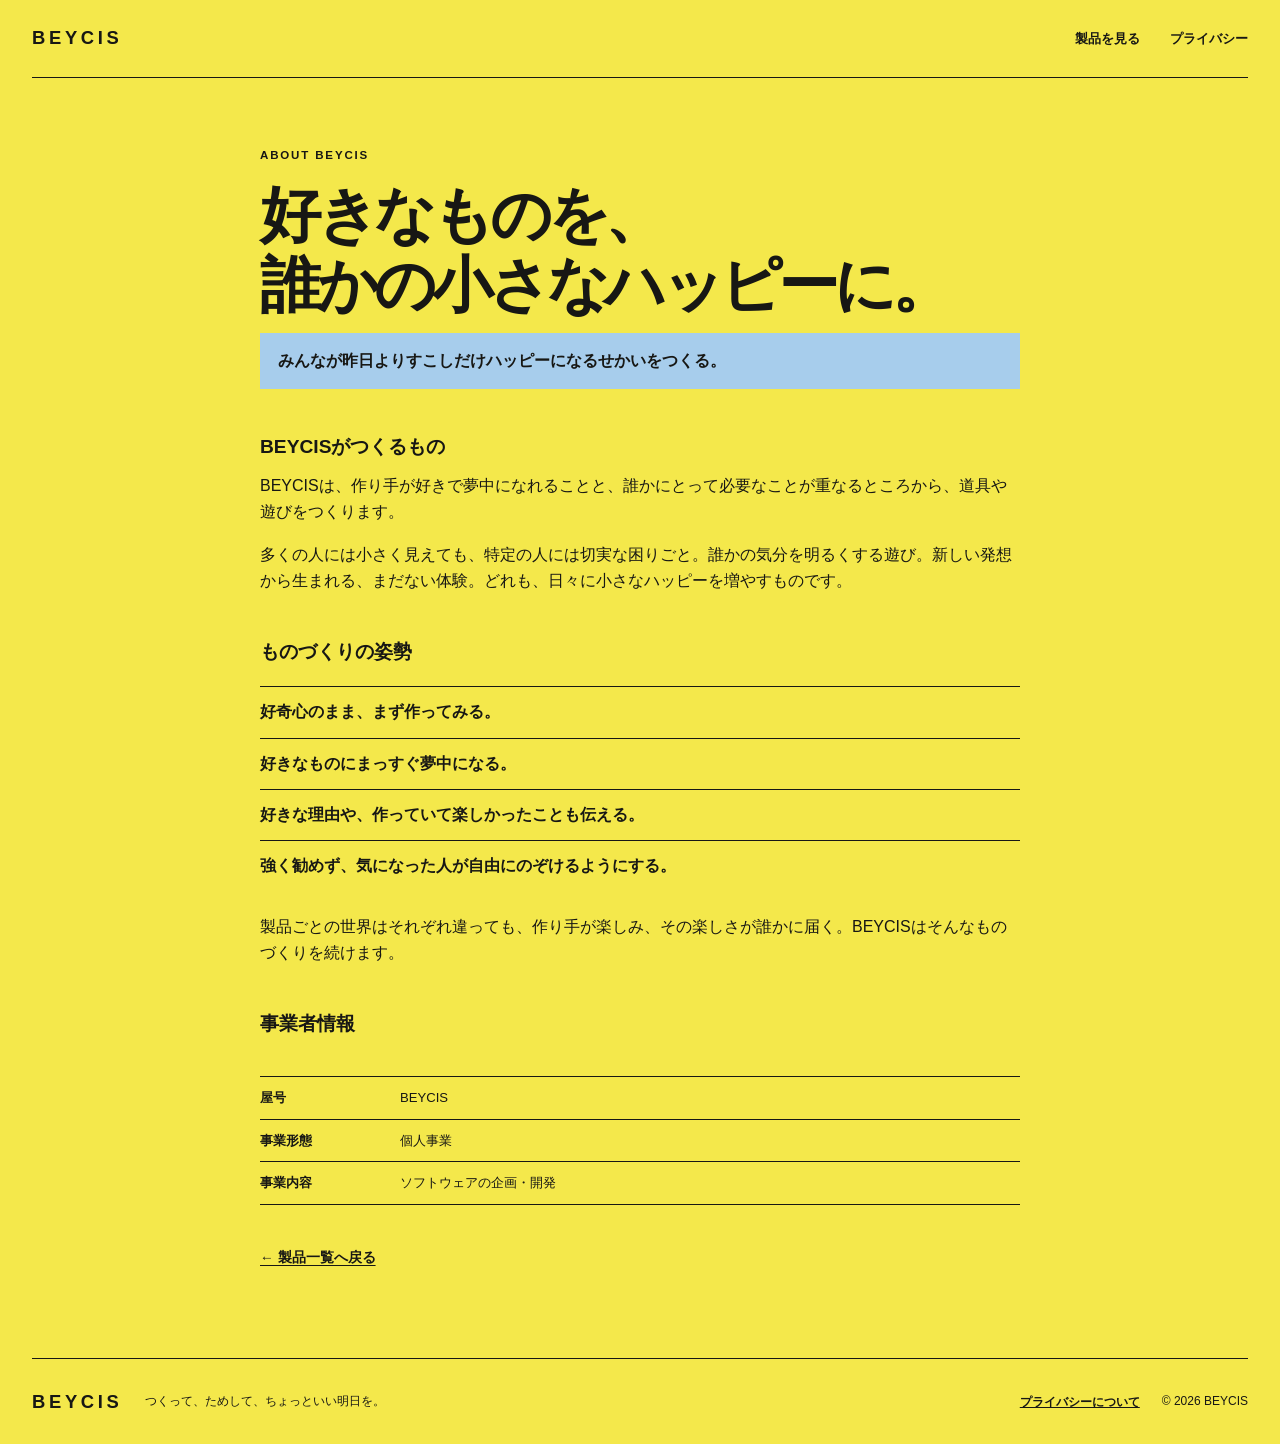
==== about.html @ 84636ba0 "BEYCISサイトに製品紹介とビジョンを追加" ====
<!doctype html>
<html lang="ja">
<head>
  <meta charset="utf-8">
  <meta name="viewport" content="width=device-width, initial-scale=1">
  <meta name="description" content="BEYCISのビジョン、ものづくりの姿勢、事業者情報をご紹介します。">
  <meta name="theme-color" content="#f4e84b">
  <title>BEYCISについて — 好きなものを、誰かの小さなハッピーに。</title>
  <link rel="stylesheet" href="assets/css/site.css">
</head>
<body>
  <header class="site-header">
    <a class="wordmark" href="index.html" aria-label="BEYCIS ホーム">BEYCIS</a>
    <nav class="site-nav" aria-label="メインメニュー">
      <a href="index.html#products">製品を見る</a>
      <a href="privacy.html">プライバシー</a>
    </nav>
  </header>

  <main class="legal-main about-main">
    <p class="eyebrow">ABOUT BEYCIS</p>
    <h1>好きなものを、<br>誰かの小さなハッピーに。</h1>
    <p class="about-manifesto">みんなが昨日よりすこしだけハッピーになるせかいをつくる。</p>

    <section aria-labelledby="about-vision">
      <h2 id="about-vision">BEYCISがつくるもの</h2>
      <p>BEYCISは、作り手が好きで夢中になれることと、誰かにとって必要なことが重なるところから、道具や遊びをつくります。</p>
      <p>多くの人には小さく見えても、特定の人には切実な困りごと。誰かの気分を明るくする遊び。新しい発想から生まれる、まだない体験。どれも、日々に小さなハッピーを増やすものです。</p>
    </section>

    <section aria-labelledby="about-way">
      <h2 id="about-way">ものづくりの姿勢</h2>
      <ul class="about-principles">
        <li>好奇心のまま、まず作ってみる。</li>
        <li>好きなものにまっすぐ夢中になる。</li>
        <li>好きな理由や、作っていて楽しかったことも伝える。</li>
        <li>強く勧めず、気になった人が自由にのぞけるようにする。</li>
      </ul>
      <p>製品ごとの世界はそれぞれ違っても、作り手が楽しみ、その楽しさが誰かに届く。BEYCISはそんなものづくりを続けます。</p>
    </section>

    <section aria-labelledby="operator-title">
      <h2 id="operator-title">事業者情報</h2>
      <dl class="operator-info">
        <div><dt>屋号</dt><dd>BEYCIS</dd></div>
        <div><dt>事業形態</dt><dd>個人事業</dd></div>
        <div><dt>事業内容</dt><dd>ソフトウェアの企画・開発</dd></div>
      </dl>
    </section>

    <a class="back-link" href="index.html">← 製品一覧へ戻る</a>
  </main>

  <footer class="site-footer">
    <a class="wordmark" href="index.html" aria-label="BEYCIS ホーム">BEYCIS</a>
    <p>つくって、ためして、ちょっといい明日を。</p>
    <a href="privacy.html">プライバシーについて</a>
    <small>© 2026 BEYCIS</small>
  </footer>
</body>
</html>
---- assets/css/site.css ----
:root {
  color-scheme: light;
  /* Provisional palette: the final brand colors are still open. */
  --field: #f4e84b;
  --ink: #171714;
  --muted: #4d4d45;
  --rule: #171714;
  --paper: #fffdf3;
  --blue: #a7cdec;
  --coral: #efaa9a;
  --green: #d0dfa9;
  --content: 1240px;
  font-family: "Helvetica Neue", Arial, "Hiragino Kaku Gothic ProN", "Yu Gothic", Meiryo, sans-serif;
}

* { box-sizing: border-box; }
html { scroll-behavior: smooth; }
body { margin: 0; color: var(--ink); background: var(--field); line-height: 1.65; }
img { display: block; max-width: 100%; }
a { color: inherit; }
.muted { color: var(--muted); }
a:focus-visible { outline: 2px solid currentColor; outline-offset: 5px; }
::selection { color: var(--field); background: var(--ink); }

.site-header,
main,
.site-footer { width: min(calc(100% - 64px), var(--content)); margin-inline: auto; }
.site-header { min-height: 78px; display: flex; align-items: center; justify-content: space-between; gap: 24px; border-bottom: 1px solid var(--rule); }
.wordmark { font-size: 1.15rem; font-weight: 900; letter-spacing: .2em; text-decoration: none; }
.accent-dot { color: #e25238; }
.site-nav { display: flex; flex-wrap: wrap; gap: 30px; }
.site-nav a { font-size: .82rem; font-weight: 700; text-decoration: none; }
.site-nav a:hover, .text-link:hover { text-decoration-thickness: 2px; text-underline-offset: 5px; }
.eyebrow { margin: 0 0 18px; font-size: .72rem; font-weight: 800; letter-spacing: .16em; }
.text-link { display: inline-flex; align-items: center; gap: 12px; font-size: .9rem; font-weight: 800; text-decoration: underline; text-decoration-thickness: 1px; text-underline-offset: 4px; }

.home-hero { position: relative; min-height: 620px; display: flex; align-items: center; border-bottom: 1px solid var(--rule); }
.hero-copy { max-width: 790px; padding: 88px 0 100px; }
.hero-copy h1 { margin: 0; font-size: clamp(2.6rem, 6.5vw, 5.8rem); font-weight: 800; line-height: 1.22; letter-spacing: -.075em; }
.hero-lead { margin: 26px 0 26px; font-size: 1.06rem; font-weight: 600; }
.hero-note { position: absolute; top: 18%; right: 9%; }
.paper-note { position: relative; width: fit-content; margin: 0; padding: 18px 22px; color: var(--ink); font-size: .95rem; font-weight: 700; line-height: 1.55; }
.paper-note::before { content: ""; position: absolute; top: -8px; left: 50%; width: 66px; height: 14px; transform: translateX(-50%) rotate(-2deg); background: rgba(255,255,255,.52); }
.paper-note--blue { background: var(--blue); transform: rotate(4deg); }
.paper-note--coral { background: var(--coral); transform: rotate(-3deg); }
.hero-stamp { position: absolute; right: 4%; bottom: 13%; width: 105px; height: 105px; display: grid; place-content: center; border: 1px solid var(--ink); border-radius: 50%; text-align: center; font-size: .7rem; font-weight: 800; line-height: 1.15; letter-spacing: .12em; transform: rotate(9deg); }
.hero-stamp span { font-size: .9rem; }

.home-page { position: relative; overflow-x: clip; }
@media (min-width: 901px) {
  .home-page .site-header,
  .home-dashboard,
  .home-page .site-footer { width: min(calc(100% - 58px), var(--content)); }
}
.home-page .site-header,
.home-dashboard,
.home-page .site-footer { position: relative; z-index: 2; }
.desk-sprinkles { position: absolute; z-index: 1; top: 0; left: 0; width: 100%; height: 100svh; overflow: hidden; pointer-events: none; }
.desk-prop { position: absolute; display: block; height: auto; }
.desk-prop--pencil { top: 18.5%; left: 67%; width: 205px; transform: translateX(var(--desk-drift, 0px)) rotate(122deg); }
.desk-prop--ruler { top: 62.2%; right: -9%; width: clamp(245px, 27vw, 350px); transform: translateX(var(--desk-drift, 0px)) rotate(2deg); }
.desk-prop--eraser { top: 23%; left: 39%; width: 68px; transform: translateX(var(--desk-drift, 0px)) rotate(-11deg); }
.desk-prop--scissors { top: 40.5%; left: -4.3%; width: 180px; transform: translateX(var(--desk-drift, 0px)) rotate(105deg); }
.desk-prop--keyboard { bottom: -115px; left: 40%; width: 390px; transform: translateX(var(--desk-drift, 0px)) rotate(-3deg); }
.desk-prop--mouse { top: -18px; left: 53.3%; width: 60px; transform: translateX(var(--desk-drift, 0px)); }
.home-dashboard { min-height: calc(100svh - 157px); display: grid; grid-template-columns: 1fr; align-items: start; padding: 18px 0 10px; }
.home-dashboard .products-section { position: relative; min-width: 0; padding: 0; border: 0; }
.home-dashboard .section-heading { position: relative; z-index: 1; display: flex; justify-content: space-between; align-items: end; gap: 24px; margin: 0 0 2px; }
.home-dashboard .section-heading .eyebrow { margin-bottom: 5px; }
.home-dashboard .section-heading h2 { max-width: 940px; font-size: clamp(1.6rem, 3vw, 2.25rem); line-height: 1.16; }
.home-dashboard .section-heading > div:first-child > p:nth-of-type(2) { margin: 6px 0 12px; font-size: .78rem; }
.carousel-controls { position: static; display: flex; gap: 10px; margin-top: 12px; }
.carousel-controls[hidden] { display: none; }
.carousel-button { width: 46px; height: 46px; display: grid; place-items: center; border: 1px solid var(--ink); border-radius: 50%; color: var(--ink); background: var(--field); font: inherit; font-size: 1.2rem; cursor: pointer; transition: color .18s ease, background-color .18s ease, transform .18s ease; }
.carousel-button[hidden] { display: none; }
.carousel-button:hover:not(:disabled) { color: var(--field); background: var(--ink); transform: translateX(2px); }
.carousel-button:disabled { opacity: .34; cursor: default; }
.product-carousel-viewport { overflow-x: auto; overflow-y: hidden; scroll-snap-type: x mandatory; scroll-behavior: smooth; scrollbar-width: none; overscroll-behavior-inline: contain; padding: 0; }
.product-carousel-viewport::-webkit-scrollbar { display: none; }
.home-dashboard .product-grid { position: relative; z-index: 1; display: flex; width: 100%; max-width: none; gap: clamp(40px, 5vw, 64px); margin: 0; padding: 0; }
.home-dashboard .product-card { display: flex; flex-direction: column; align-items: stretch; gap: 6px; flex: 0 0 calc((100% - clamp(40px, 5vw, 64px)) / 2); min-width: 0; scroll-snap-align: start; }
.home-dashboard .product-card--kiri .disk-link { width: min(74%, 300px); margin: 0 auto; }
.home-dashboard .disk-link { width: min(74%, 300px); margin-inline: auto; }
.home-dashboard .disk-name { font-size: clamp(1.2rem, 2vw, 1.8rem); }
.home-dashboard .disk-label { gap: 2px; }
.home-dashboard .disk-app-icon { width: clamp(56px, 5vw, 68px); }
.home-dashboard .disk-label--galactica .disk-name { font-size: clamp(.9rem, 1.6vw, 1.35rem); line-height: .98; text-align: center; }
.home-dashboard .product-meta { margin: 0 0 4px; font-size: .59rem; }
.home-dashboard .product-copy h3 { margin: 0 0 5px; font-size: 1.28rem; line-height: 1.1; }
.home-dashboard .product-card--game .product-copy h3 { font-size: clamp(.95rem, 1.45vw, 1.25rem); }
.home-dashboard .product-description { min-height: 2.8em; font-size: .79rem; line-height: 1.5; }
.home-dashboard .product-copy .text-link { margin-top: 8px; font-size: .75rem; }
.home-page .site-footer { grid-template-columns: auto auto auto 1fr; min-height: 79px; }
.home-page .site-footer small { justify-self: end; }

.products-section { padding: 86px 0 108px; border-bottom: 1px solid var(--rule); }
.section-heading { display: grid; grid-template-columns: 1fr auto; align-items: end; gap: 0 24px; margin-bottom: 56px; }
.section-heading .eyebrow { grid-column: 1 / -1; }
.section-heading h2, .about-heading h2 { margin: 0; font-size: clamp(2rem, 4vw, 3.25rem); line-height: 1.25; letter-spacing: -.06em; }
.section-heading > p:last-child { max-width: 340px; margin: 0 0 4px; font-size: .9rem; }
.product-grid { display: grid; grid-template-columns: repeat(2, minmax(0, 1fr)); align-items: start; gap: 72px clamp(28px, 5vw, 76px); }
.product-card { display: flex; flex-direction: column; align-items: stretch; gap: 26px; min-width: 0; }
.product-card--kiri .disk-link { width: min(100%, 410px); margin: 8px auto 0; }
.disk-link { display: block; text-decoration: none; }
.disk-tilt { position: relative; display: block; transform: rotate(-4deg); transition: transform .22s ease; }
.disk-link:hover .disk-tilt { transform: rotate(0deg); }
.disk-image { width: 100%; height: auto; }
.disk-label { position: absolute; top: 45.5%; left: 17.2%; width: 65.5%; height: 43%; display: flex; flex-direction: column; align-items: center; justify-content: center; gap: 9px; }
.kiri-mark { width: 44px; height: 35px; display: flex; align-items: center; justify-content: center; gap: 4px; }
.kiri-mark span { width: 5px; background: var(--ink); }
.kiri-mark span:nth-child(1) { height: 14px; }
.kiri-mark span:nth-child(2) { height: 30px; }
.kiri-mark span:nth-child(3) { height: 20px; }
.disk-app-icon { width: 68px; aspect-ratio: 1; display: block; flex: 0 0 auto; overflow: hidden; border-radius: 5px; }
.disk-app-icon img { width: 100%; height: 100%; object-fit: contain; }
.disk-app-icon--kiri { background: #f8f3ec; }
.disk-name { font-size: clamp(1.5rem, 3vw, 2.25rem); font-weight: 800; letter-spacing: -.04em; }
.product-meta { margin: 0 0 7px; font-size: .68rem; font-weight: 800; letter-spacing: .12em; }
.product-meta span { padding-inline: 5px; }
.product-copy h3 { margin: 0 0 12px; font-size: 2.6rem; line-height: 1; letter-spacing: -.06em; }
.product-for { margin: 0 0 9px; font-weight: 800; }
.product-description { margin: 0; max-width: 34em; font-size: .92rem; }
.maker-note { width: fit-content; max-width: 100%; margin: 20px 0 24px; padding: 8px 12px; background: var(--coral); font-size: .82rem; font-weight: 700; transform: rotate(-1deg); }
.product-copy .text-link { font-size: .83rem; }
.product-card--game .product-copy h3 { font-size: clamp(2rem, 4vw, 2.6rem); }
.game-screens { display: grid; grid-template-columns: repeat(2, minmax(0, 1fr)); gap: 14px; padding: 18px; color: var(--paper); background: #111b2d; text-decoration: none; }
.game-screens figure { min-width: 0; margin: 0; }
.game-screens img { width: min(100%, 220px); height: auto; margin: 0 auto; }
.game-screens figcaption { margin-top: 9px; text-align: center; font-size: .62rem; font-weight: 800; letter-spacing: .15em; }
.maker-note--blue { background: var(--blue); }
.desk-note { display: flex; flex-direction: column; align-items: flex-start; gap: 22px; }
.product-grid > .desk-note { grid-column: 1 / -1; flex-direction: row; align-items: center; flex-wrap: wrap; }
.desk-note-caption { margin: 0; font-size: .9rem; font-weight: 700; line-height: 1.8; }
.desk-note-index { padding-top: 12px; border-top: 1px solid var(--rule); font-size: .64rem; font-weight: 800; letter-spacing: .16em; }

.about-section { display: grid; grid-template-columns: 1fr 1fr; gap: 56px; padding: 86px 0 104px; }
.about-heading h2 { font-size: clamp(2rem, 4vw, 3.2rem); }
.about-copy { max-width: 600px; font-size: .98rem; }
.about-copy > p { margin: 0 0 18px; }
.operator-info { margin: 36px 0 0; border-top: 1px solid var(--rule); font-size: .82rem; }
.operator-info div { display: grid; grid-template-columns: 120px 1fr; gap: 20px; padding: 10px 0; border-bottom: 1px solid var(--rule); }
.operator-info dt { font-weight: 700; }
.operator-info dd { margin: 0; }
.about-main section { margin-top: 42px; }
.about-manifesto { margin: 24px 0 32px; padding: 15px 18px; background: var(--blue); font-weight: 800; }
.about-principles { display: grid; gap: 0; margin: 18px 0 22px; padding: 0; list-style: none; }
.about-principles li { padding: 12px 0; border-top: 1px solid var(--rule); font-weight: 700; }
.site-footer { display: grid; grid-template-columns: auto 1fr auto auto; align-items: center; gap: 22px; min-height: 86px; border-top: 1px solid var(--rule); }
.site-footer p, .site-footer small { margin: 0; font-size: .75rem; }
.site-footer > a:not(.wordmark) { font-size: .78rem; font-weight: 700; }

.product-page main { padding-bottom: 100px; }
.breadcrumb { margin: 24px 0; font-size: .76rem; }
.breadcrumb a { text-decoration-thickness: 1px; text-underline-offset: 3px; }
.product-hero { display: grid; grid-template-columns: 1.05fr .95fr; align-items: center; gap: 60px; min-height: 490px; padding: 32px 4% 72px; border-bottom: 1px solid var(--rule); }
.product-hero h1 { margin: 0 0 20px; font-size: clamp(3.2rem, 7vw, 6rem); line-height: .95; letter-spacing: -.08em; }
.product-hero .lead { max-width: 540px; margin: 0 0 24px; font-size: 1.08rem; font-weight: 600; }
.status-label { display: inline-block; padding: 5px 10px; border: 1px solid var(--rule); font-size: .72rem; font-weight: 800; letter-spacing: .08em; }
.product-visual { max-width: 430px; margin: auto; }
.product-visual .disk-label { gap: 12px; }
.product-visual .disk-name { font-size: clamp(2rem, 4vw, 3rem); }
.product-visual--game { max-width: 560px; width: 100%; padding: 18px; background: #111b2d; }
.product-visual--game .game-screens { padding: 0; }
.product-visual--game .game-screens img { width: min(100%, 230px); }
.game-product-hero { background: #111b2d; color: var(--paper); border-bottom-color: var(--ink); }
.game-product-hero .eyebrow { color: #c9d8ee; }
.game-product-hero .lead { max-width: 580px; }
.game-product-hero .status-label { border-color: currentColor; }
.detail-section { padding: 76px 0; border-bottom: 1px solid var(--rule); }
.detail-section h2 { margin: 0 0 24px; font-size: clamp(1.7rem, 4vw, 2.5rem); letter-spacing: -.05em; }
.detail-intro { max-width: 720px; }
.feature-grid { display: grid; grid-template-columns: repeat(2, 1fr); gap: 0 50px; margin-top: 36px; }
.feature { padding: 22px 0; border-top: 1px solid var(--rule); }
.feature h3 { margin: 0 0 8px; font-size: 1.02rem; }
.feature p { margin: 0; font-size: .9rem; }
.steps-grid { display: grid; grid-template-columns: repeat(4, 1fr); gap: 22px; margin-top: 32px; }
.step { padding-top: 14px; border-top: 1px solid var(--rule); }
.step b { display: block; margin-bottom: 14px; font-size: .78rem; letter-spacing: .12em; }
.step h3 { margin: 0 0 8px; font-size: 1rem; }
.step p { margin: 0; font-size: .87rem; }
.screenshots { display: grid; grid-template-columns: repeat(2, minmax(0, 1fr)); gap: 28px; margin-top: 34px; }
.screenshot { margin: 0; }
.screenshot img { width: min(100%, 320px); height: auto; margin: 0 auto; border: 1px solid var(--rule); }
.screenshot figcaption { margin-top: 12px; text-align: center; font-size: .82rem; }
.price-line { padding: 22px 0; border-top: 1px solid var(--rule); border-bottom: 1px solid var(--rule); font-size: 1.1rem; font-weight: 800; }
.detail-note { max-width: 760px; margin-top: 18px; padding: 17px 20px; background: var(--paper); font-size: .88rem; }
.back-link { display: inline-block; margin-top: 42px; font-size: .86rem; font-weight: 800; }

.legal-main { width: min(calc(100% - 64px), 760px); margin-inline: auto; padding: 68px 0 88px; }
.legal-main h1 { margin: 0 0 12px; font-size: clamp(2.2rem, 6vw, 3.8rem); line-height: 1.15; letter-spacing: -.07em; }
.legal-main h2 { margin: 38px 0 10px; font-size: 1.2rem; }
.legal-main p { margin: 0 0 16px; }
.legal-main a { text-decoration-thickness: 1px; text-underline-offset: 3px; }
.legal-footer { padding-top: 16px; }

@media (max-width: 900px) {
  .site-header, main, .site-footer { width: min(calc(100% - 40px), var(--content)); }
  .legal-main { width: min(calc(100% - 40px), 760px); }
  .home-hero { min-height: 570px; }
  .home-dashboard { padding-block: 8px; }
  .home-dashboard .product-grid { gap: clamp(42px, 6vw, 64px); }
  .home-dashboard .product-card { flex-basis: min(78vw, 760px); grid-template-columns: minmax(250px, .9fr) minmax(0, 1fr); }
  .hero-note { top: 10%; right: 4%; }
  .hero-stamp { right: 2%; bottom: 8%; }
  .product-grid { grid-template-columns: repeat(2, minmax(0, 1fr)); gap: 52px 28px; }
  .product-card { max-width: none; }
  .desk-note { flex-direction: row; align-items: center; flex-wrap: wrap; }
  .desk-note-index { flex-basis: 100%; }
  .about-section { gap: 36px; }
  .product-hero { gap: 30px; }
  .steps-grid { grid-template-columns: repeat(2, 1fr); }
}

@media (max-width: 960px) {
}

@media (max-width: 620px) {
  .site-header, main, .site-footer { width: min(calc(100% - 32px), var(--content)); }
  .legal-main { width: min(calc(100% - 32px), 760px); padding: 48px 0 64px; }
  .site-header { min-height: 70px; align-items: flex-start; flex-direction: column; justify-content: center; gap: 10px; padding: 14px 0; }
  .site-nav { gap: 18px; }
  .site-nav a { font-size: .74rem; }
  .home-hero { min-height: 580px; align-items: flex-start; }
  .home-dashboard { min-height: 0; gap: 50px; padding: 50px 0 62px; }
  .home-dashboard .section-heading { margin-bottom: 30px; }
  .home-dashboard .section-heading h2 { font-size: 2rem; }
  .home-dashboard .product-grid { grid-template-columns: 1fr; gap: 42px; }
  .desk-sprinkles { display: none; }
  .home-dashboard .product-card { grid-template-columns: 1fr; gap: 12px; flex-basis: 82vw; max-width: 560px; margin-inline: 0; }
  .home-dashboard .product-card--kiri .disk-link,
  .home-dashboard .disk-link { width: min(100%, 310px); margin-inline: auto; }
  .home-dashboard .product-card--kiri .disk-link { transform: none; }
  .home-dashboard .product-meta { font-size: .66rem; }
  .home-dashboard .product-copy h3,
  .home-dashboard .product-card--game .product-copy h3 { font-size: 1.55rem; }
  .home-dashboard .product-description { min-height: 0; font-size: .88rem; }
  .home-dashboard .product-copy .text-link { font-size: .83rem; }
  .hero-copy { padding: 86px 0 142px; }
  .hero-copy h1 { font-size: clamp(2.25rem, 10vw, 3.5rem); }
  .hero-lead { font-size: .9rem; }
  .hero-note { top: auto; right: 4%; bottom: 24px; }
  .paper-note { padding: 14px 17px; font-size: .82rem; }
  .hero-stamp { right: auto; left: 0; bottom: 23px; width: 76px; height: 76px; font-size: .56rem; }
  .products-section { padding: 62px 0 72px; }
  .section-heading { grid-template-columns: 1fr; gap: 10px; margin-bottom: 36px; }
  .section-heading h2 { font-size: 2rem; }
  .section-heading > p:last-child { font-size: .84rem; }
  .product-card { grid-template-columns: 1fr; gap: 12px; max-width: 420px; margin-inline: auto; }
  .product-grid { grid-template-columns: 1fr; gap: 54px; }
  .product-grid > .desk-note { grid-column: auto; }
  .product-card { display: flex; max-width: 420px; }
  .disk-tilt { width: min(82%, 310px); margin-inline: auto; }
  .disk-name { font-size: 2rem; }
  .product-copy { padding: 0 8px; }
  .desk-note { gap: 16px; }
  .desk-note-caption { font-size: .82rem; }
  .about-section { grid-template-columns: 1fr; gap: 24px; padding: 62px 0 72px; }
  .about-heading h2 { font-size: 2.15rem; }
  .about-copy { font-size: .88rem; }
  .operator-info div { grid-template-columns: 92px 1fr; gap: 12px; }
  .site-footer { grid-template-columns: 1fr 1fr; gap: 10px 18px; padding: 18px 0; }
  .home-page .site-footer { grid-template-columns: 1fr 1fr; }
  .site-footer p { grid-column: 1 / -1; grid-row: 2; }
  .site-footer > a:not(.wordmark) { justify-self: end; }
  .site-footer small { justify-self: end; grid-column: 2; grid-row: 3; }
  .product-hero { grid-template-columns: 1fr; gap: 26px; padding: 30px 0 52px; }
  .product-hero h1 { font-size: 4.2rem; }
  .product-hero .lead { font-size: .95rem; }
  .product-visual { width: min(82%, 340px); }
  .product-visual--game { width: 100%; padding: 10px; }
  .game-screens { gap: 8px; padding: 10px; }
  .game-screens figcaption { font-size: .54rem; }
  .detail-section { padding: 56px 0; }
  .feature-grid, .screenshots { grid-template-columns: 1fr; }
  .feature-grid { gap: 0; }
  .steps-grid { grid-template-columns: 1fr 1fr; gap: 22px 16px; }
}

@media (max-width: 760px) and (min-width: 621px) {
  .home-dashboard { align-content: center; gap: 28px; padding-block: 34px; }
  .desk-prop--keyboard { display: none; }
}

@media (prefers-reduced-motion: reduce) {
  html { scroll-behavior: auto; }
  *, *::before, *::after { transition-duration: .01ms !important; }
}
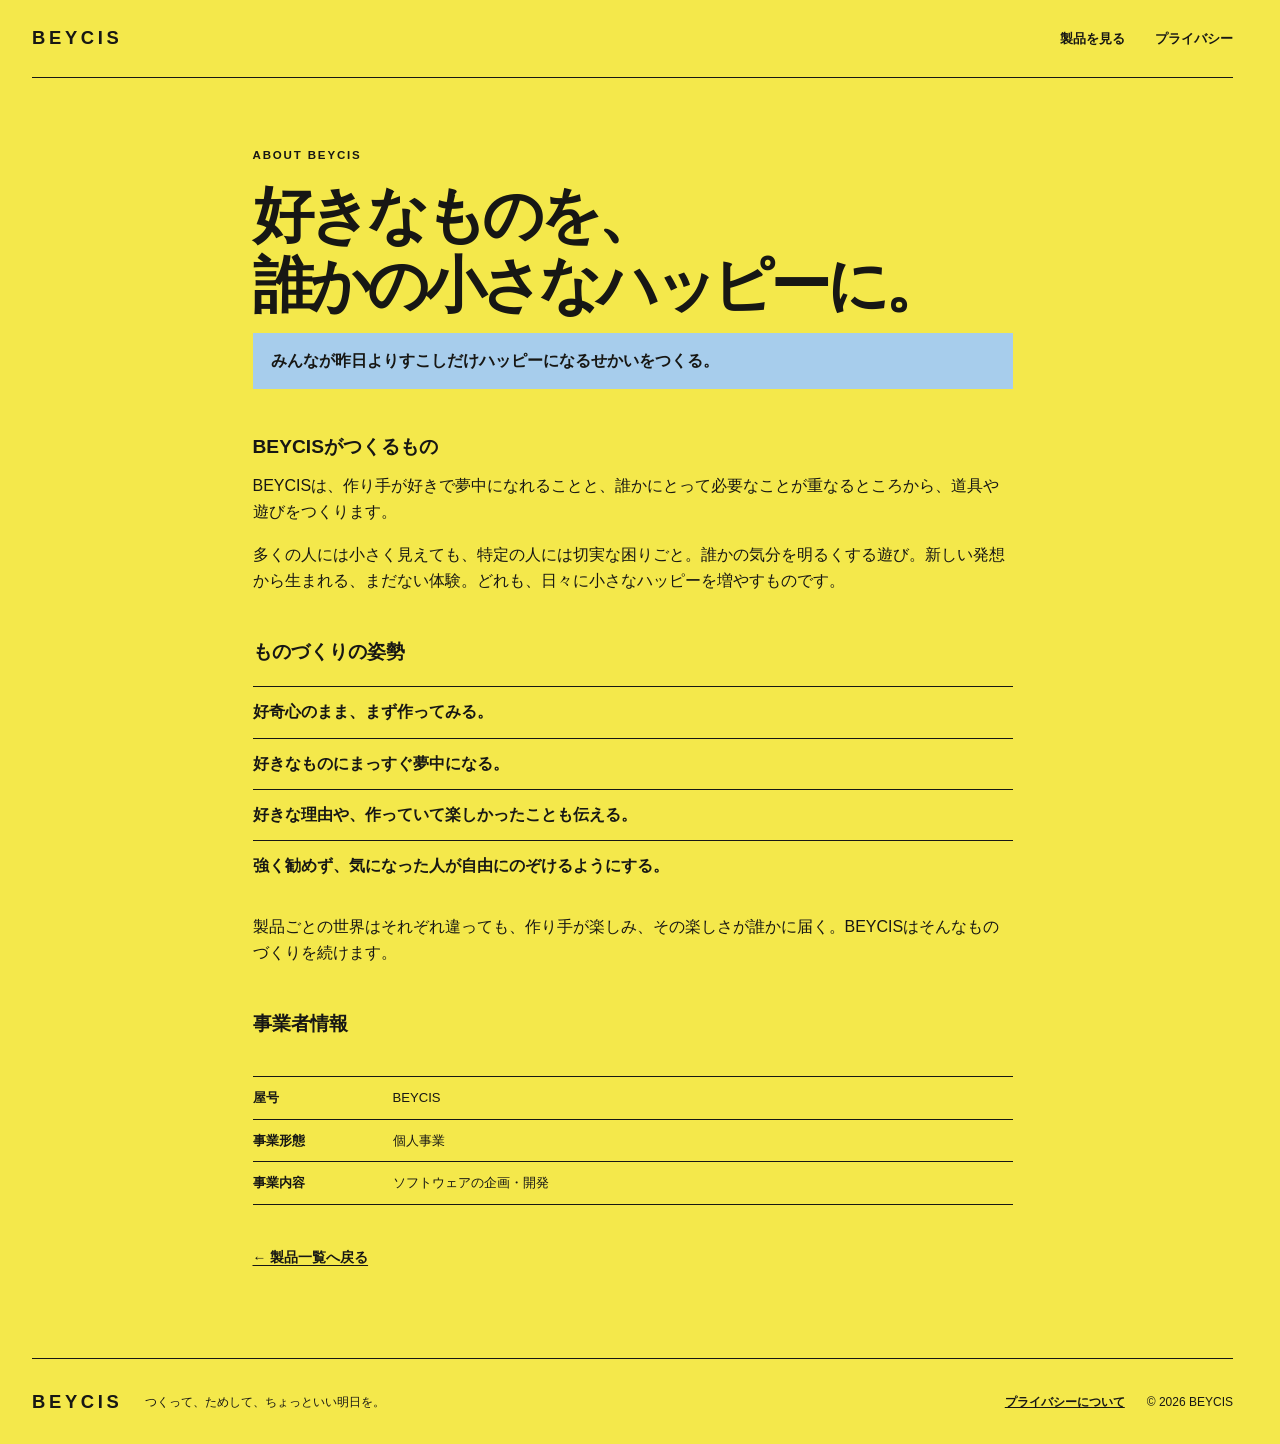
==== commit c4d6bfc3: "トップと製品ページのヘッダーを統一" ====
--- a/about.html
+++ b/about.html
@@ -6,7 +6,7 @@
   <meta name="description" content="BEYCISのビジョン、ものづくりの姿勢、事業者情報をご紹介します。">
   <meta name="theme-color" content="#f4e84b">
   <title>BEYCISについて — 好きなものを、誰かの小さなハッピーに。</title>
-  <link rel="stylesheet" href="assets/css/site.css">
+  <link rel="stylesheet" href="assets/css/site.css?v=header-alignment-1">
 </head>
 <body>
   <header class="site-header">
--- a/assets/css/site.css
+++ b/assets/css/site.css
@@ -14,7 +14,7 @@
 }
 
 * { box-sizing: border-box; }
-html { scroll-behavior: smooth; }
+html { scroll-behavior: smooth; scrollbar-gutter: stable; }
 body { margin: 0; color: var(--ink); background: var(--field); line-height: 1.65; }
 img { display: block; max-width: 100%; }
 a { color: inherit; }
@@ -32,7 +32,8 @@
 .site-nav a { font-size: .82rem; font-weight: 700; text-decoration: none; }
 .site-nav a:hover, .text-link:hover { text-decoration-thickness: 2px; text-underline-offset: 5px; }
 .eyebrow { margin: 0 0 18px; font-size: .72rem; font-weight: 800; letter-spacing: .16em; }
-.text-link { display: inline-flex; align-items: center; gap: 12px; font-size: .9rem; font-weight: 800; text-decoration: underline; text-decoration-thickness: 1px; text-underline-offset: 4px; }
+.text-link { display: inline-flex; align-items: center; gap: .28em; padding-bottom: 3px; border-bottom: 1px solid currentColor; font-size: .9rem; font-weight: 800; text-decoration: none; }
+.text-link:hover { border-bottom-width: 2px; }
 
 .home-hero { position: relative; min-height: 620px; display: flex; align-items: center; border-bottom: 1px solid var(--rule); }
 .hero-copy { max-width: 790px; padding: 88px 0 100px; }
@@ -48,7 +49,6 @@
 
 .home-page { position: relative; overflow-x: clip; }
 @media (min-width: 901px) {
-  .home-page .site-header,
   .home-dashboard,
   .home-page .site-footer { width: min(calc(100% - 58px), var(--content)); }
 }
@@ -62,12 +62,12 @@
 .desk-prop--eraser { top: 23%; left: 39%; width: 68px; transform: translateX(var(--desk-drift, 0px)) rotate(-11deg); }
 .desk-prop--scissors { top: 40.5%; left: -4.3%; width: 180px; transform: translateX(var(--desk-drift, 0px)) rotate(105deg); }
 .desk-prop--keyboard { bottom: -115px; left: 40%; width: 390px; transform: translateX(var(--desk-drift, 0px)) rotate(-3deg); }
-.desk-prop--mouse { top: -18px; left: 53.3%; width: 60px; transform: translateX(var(--desk-drift, 0px)); }
+.desk-prop--mouse { top: 24%; left: 52%; width: 60px; transform: translateX(var(--desk-drift, 0px)); }
 .home-dashboard { min-height: calc(100svh - 157px); display: grid; grid-template-columns: 1fr; align-items: start; padding: 18px 0 10px; }
 .home-dashboard .products-section { position: relative; min-width: 0; padding: 0; border: 0; }
 .home-dashboard .section-heading { position: relative; z-index: 1; display: flex; justify-content: space-between; align-items: end; gap: 24px; margin: 0 0 2px; }
 .home-dashboard .section-heading .eyebrow { margin-bottom: 5px; }
-.home-dashboard .section-heading h2 { max-width: 940px; font-size: clamp(1.6rem, 3vw, 2.25rem); line-height: 1.16; }
+.home-dashboard .section-heading h2 { max-width: 940px; font-size: clamp(1.55rem, 2.7vw, 2.05rem); line-height: 1.2; }
 .home-dashboard .section-heading > div:first-child > p:nth-of-type(2) { margin: 6px 0 12px; font-size: .78rem; }
 .carousel-controls { position: static; display: flex; gap: 10px; margin-top: 12px; }
 .carousel-controls[hidden] { display: none; }
@@ -90,7 +90,7 @@
 .home-dashboard .product-card--game .product-copy h3 { font-size: clamp(.95rem, 1.45vw, 1.25rem); }
 .home-dashboard .product-description { min-height: 2.8em; font-size: .79rem; line-height: 1.5; }
 .home-dashboard .product-copy .text-link { margin-top: 8px; font-size: .75rem; }
-.home-page .site-footer { grid-template-columns: auto auto auto 1fr; min-height: 79px; }
+.home-page .site-footer { grid-template-columns: auto 1fr auto; min-height: 79px; }
 .home-page .site-footer small { justify-self: end; }
 
 .products-section { padding: 86px 0 108px; border-bottom: 1px solid var(--rule); }
@@ -123,10 +123,6 @@
 .maker-note { width: fit-content; max-width: 100%; margin: 20px 0 24px; padding: 8px 12px; background: var(--coral); font-size: .82rem; font-weight: 700; transform: rotate(-1deg); }
 .product-copy .text-link { font-size: .83rem; }
 .product-card--game .product-copy h3 { font-size: clamp(2rem, 4vw, 2.6rem); }
-.game-screens { display: grid; grid-template-columns: repeat(2, minmax(0, 1fr)); gap: 14px; padding: 18px; color: var(--paper); background: #111b2d; text-decoration: none; }
-.game-screens figure { min-width: 0; margin: 0; }
-.game-screens img { width: min(100%, 220px); height: auto; margin: 0 auto; }
-.game-screens figcaption { margin-top: 9px; text-align: center; font-size: .62rem; font-weight: 800; letter-spacing: .15em; }
 .maker-note--blue { background: var(--blue); }
 .desk-note { display: flex; flex-direction: column; align-items: flex-start; gap: 22px; }
 .product-grid > .desk-note { grid-column: 1 / -1; flex-direction: row; align-items: center; flex-wrap: wrap; }
@@ -146,7 +142,7 @@
 .about-principles { display: grid; gap: 0; margin: 18px 0 22px; padding: 0; list-style: none; }
 .about-principles li { padding: 12px 0; border-top: 1px solid var(--rule); font-weight: 700; }
 .site-footer { display: grid; grid-template-columns: auto 1fr auto auto; align-items: center; gap: 22px; min-height: 86px; border-top: 1px solid var(--rule); }
-.site-footer p, .site-footer small { margin: 0; font-size: .75rem; }
+.site-footer p, .site-footer small { margin: 0; font-size: .75rem; line-height: 1.2; }
 .site-footer > a:not(.wordmark) { font-size: .78rem; font-weight: 700; }
 
 .product-page main { padding-bottom: 100px; }
@@ -156,16 +152,11 @@
 .product-hero h1 { margin: 0 0 20px; font-size: clamp(3.2rem, 7vw, 6rem); line-height: .95; letter-spacing: -.08em; }
 .product-hero .lead { max-width: 540px; margin: 0 0 24px; font-size: 1.08rem; font-weight: 600; }
 .status-label { display: inline-block; padding: 5px 10px; border: 1px solid var(--rule); font-size: .72rem; font-weight: 800; letter-spacing: .08em; }
-.product-visual { max-width: 430px; margin: auto; }
-.product-visual .disk-label { gap: 12px; }
-.product-visual .disk-name { font-size: clamp(2rem, 4vw, 3rem); }
-.product-visual--game { max-width: 560px; width: 100%; padding: 18px; background: #111b2d; }
-.product-visual--game .game-screens { padding: 0; }
-.product-visual--game .game-screens img { width: min(100%, 230px); }
-.game-product-hero { background: #111b2d; color: var(--paper); border-bottom-color: var(--ink); }
-.game-product-hero .eyebrow { color: #c9d8ee; }
-.game-product-hero .lead { max-width: 580px; }
-.game-product-hero .status-label { border-color: currentColor; }
+.product-visual { width: min(100%, 300px); margin: auto; }
+.product-visual .disk-label { gap: 2px; }
+.product-visual .disk-app-icon { width: clamp(56px, 5vw, 68px); }
+.product-visual .disk-name { font-size: clamp(1.2rem, 2vw, 1.8rem); }
+.product-visual .disk-label--galactica .disk-name { font-size: clamp(.9rem, 1.6vw, 1.35rem); line-height: .98; text-align: center; }
 .detail-section { padding: 76px 0; border-bottom: 1px solid var(--rule); }
 .detail-section h2 { margin: 0 0 24px; font-size: clamp(1.7rem, 4vw, 2.5rem); letter-spacing: -.05em; }
 .detail-intro { max-width: 720px; }
@@ -180,7 +171,10 @@
 .step p { margin: 0; font-size: .87rem; }
 .screenshots { display: grid; grid-template-columns: repeat(2, minmax(0, 1fr)); gap: 28px; margin-top: 34px; }
 .screenshot { margin: 0; }
-.screenshot img { width: min(100%, 320px); height: auto; margin: 0 auto; border: 1px solid var(--rule); }
+.screenshot-zoom { display: block; width: min(100%, 240px); margin: 0 auto; cursor: zoom-in; }
+.screenshot-zoom img { display: block; width: 100%; height: auto; border: 1px solid var(--rule); transition: transform .18s ease; }
+.screenshot-zoom:hover img { transform: scale(1.015); }
+.screenshot-hint { margin: -12px 0 24px; color: var(--muted); font-size: .78rem; }
 .screenshot figcaption { margin-top: 12px; text-align: center; font-size: .82rem; }
 .price-line { padding: 22px 0; border-top: 1px solid var(--rule); border-bottom: 1px solid var(--rule); font-size: 1.1rem; font-weight: 800; }
 .detail-note { max-width: 760px; margin-top: 18px; padding: 17px 20px; background: var(--paper); font-size: .88rem; }
@@ -211,9 +205,6 @@
   .steps-grid { grid-template-columns: repeat(2, 1fr); }
 }
 
-@media (max-width: 960px) {
-}
-
 @media (max-width: 620px) {
   .site-header, main, .site-footer { width: min(calc(100% - 32px), var(--content)); }
   .legal-main { width: min(calc(100% - 32px), 760px); padding: 48px 0 64px; }
@@ -223,7 +214,7 @@
   .home-hero { min-height: 580px; align-items: flex-start; }
   .home-dashboard { min-height: 0; gap: 50px; padding: 50px 0 62px; }
   .home-dashboard .section-heading { margin-bottom: 30px; }
-  .home-dashboard .section-heading h2 { font-size: 2rem; }
+  .home-dashboard .section-heading h2 { font-size: 1.45rem; }
   .home-dashboard .product-grid { grid-template-columns: 1fr; gap: 42px; }
   .desk-sprinkles { display: none; }
   .home-dashboard .product-card { grid-template-columns: 1fr; gap: 12px; flex-basis: 82vw; max-width: 560px; margin-inline: 0; }
@@ -259,17 +250,16 @@
   .about-copy { font-size: .88rem; }
   .operator-info div { grid-template-columns: 92px 1fr; gap: 12px; }
   .site-footer { grid-template-columns: 1fr 1fr; gap: 10px 18px; padding: 18px 0; }
-  .home-page .site-footer { grid-template-columns: 1fr 1fr; }
+  .home-page .site-footer { grid-template-columns: auto 1fr; align-items: center; }
+  .home-page .site-footer p { grid-column: 2; grid-row: 1; justify-self: start; }
+  .home-page .site-footer small { grid-column: 2; grid-row: 2; justify-self: start; }
   .site-footer p { grid-column: 1 / -1; grid-row: 2; }
   .site-footer > a:not(.wordmark) { justify-self: end; }
   .site-footer small { justify-self: end; grid-column: 2; grid-row: 3; }
   .product-hero { grid-template-columns: 1fr; gap: 26px; padding: 30px 0 52px; }
   .product-hero h1 { font-size: 4.2rem; }
   .product-hero .lead { font-size: .95rem; }
-  .product-visual { width: min(82%, 340px); }
-  .product-visual--game { width: 100%; padding: 10px; }
-  .game-screens { gap: 8px; padding: 10px; }
-  .game-screens figcaption { font-size: .54rem; }
+  .product-visual { width: min(100%, 300px); }
   .detail-section { padding: 56px 0; }
   .feature-grid, .screenshots { grid-template-columns: 1fr; }
   .feature-grid { gap: 0; }
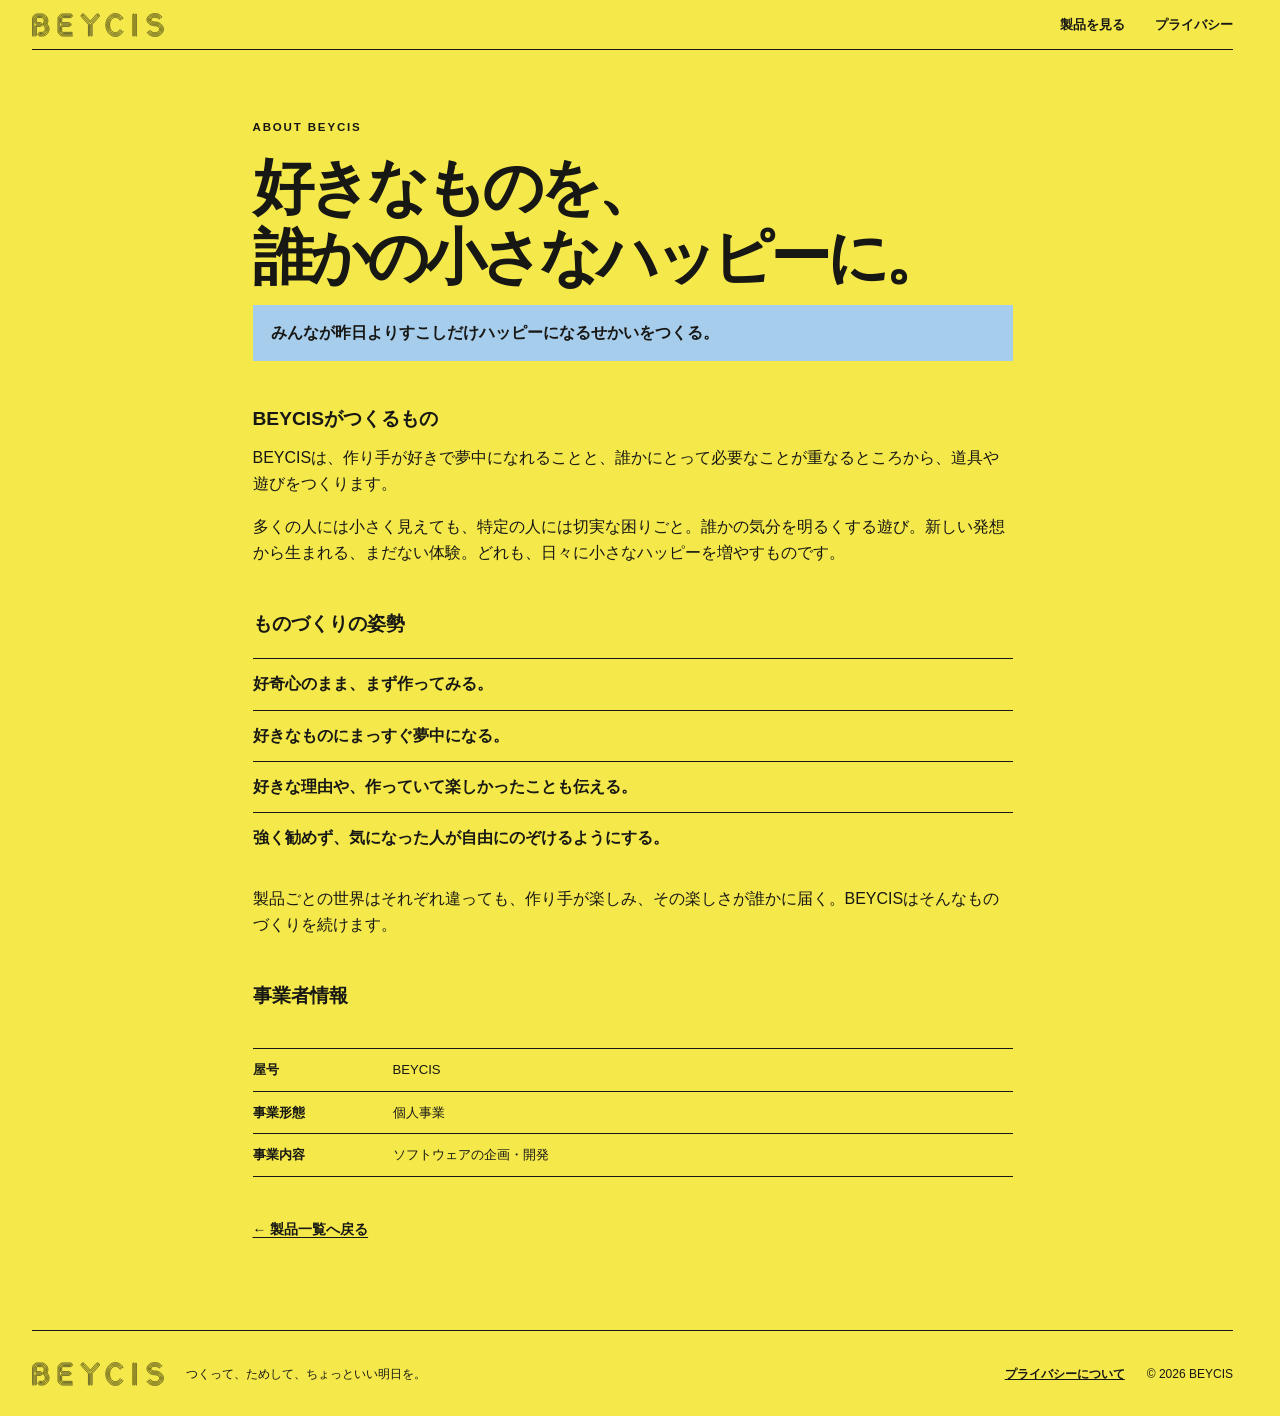
==== commit 91668350: "Apply approved BEYCIS wordmark v02" ====
--- a/about.html
+++ b/about.html
@@ -10,7 +10,7 @@
 </head>
 <body>
   <header class="site-header">
-    <a class="wordmark" href="index.html" aria-label="BEYCIS ホーム">BEYCIS</a>
+    <a class="wordmark" href="index.html" aria-label="BEYCIS ホーム"><img src="assets/brand/BEYCIS_logo_ink.svg" alt="BEYCIS"></a>
     <nav class="site-nav" aria-label="メインメニュー">
       <a href="index.html#products">製品を見る</a>
       <a href="privacy.html">プライバシー</a>
@@ -52,7 +52,7 @@
   </main>
 
   <footer class="site-footer">
-    <a class="wordmark" href="index.html" aria-label="BEYCIS ホーム">BEYCIS</a>
+    <a class="wordmark" href="index.html" aria-label="BEYCIS ホーム"><img src="assets/brand/BEYCIS_logo_ink.svg" alt="BEYCIS"></a>
     <p>つくって、ためして、ちょっといい明日を。</p>
     <a href="privacy.html">プライバシーについて</a>
     <small>© 2026 BEYCIS</small>
--- a/assets/css/site.css
+++ b/assets/css/site.css
@@ -25,8 +25,9 @@
 .site-header,
 main,
 .site-footer { width: min(calc(100% - 64px), var(--content)); margin-inline: auto; }
-.site-header { min-height: 78px; display: flex; align-items: center; justify-content: space-between; gap: 24px; border-bottom: 1px solid var(--rule); }
-.wordmark { font-size: 1.15rem; font-weight: 900; letter-spacing: .2em; text-decoration: none; }
+.site-header { min-height: 50px; display: flex; align-items: center; justify-content: space-between; gap: 24px; border-bottom: 1px solid var(--rule); }
+.wordmark { display: inline-flex; flex: 0 0 auto; align-items: center; text-decoration: none; }
+.wordmark img { display: block; width: auto; height: 24px; }
 .accent-dot { color: #e25238; }
 .site-nav { display: flex; flex-wrap: wrap; gap: 30px; }
 .site-nav a { font-size: .82rem; font-weight: 700; text-decoration: none; }
@@ -187,6 +188,29 @@
 .legal-main a { text-decoration-thickness: 1px; text-underline-offset: 3px; }
 .legal-footer { padding-top: 16px; }
 
+.kiri-policy-main { padding-top: 34px; }
+.kiri-policy-main .breadcrumb { margin: 0 0 18px; }
+.policy-toolbar { display: flex; justify-content: space-between; align-items: center; gap: 18px; padding-bottom: 14px; margin-bottom: 34px; border-bottom: 1px solid var(--rule); }
+.policy-toolbar .eyebrow { margin: 0; }
+.policy-language { display: flex; align-items: center; gap: 10px; font-size: .8rem; }
+.policy-language a { text-decoration: none; border-bottom: 1px solid currentColor; }
+.policy-language [aria-current="page"] { font-weight: 800; border-bottom: 2px solid currentColor; }
+.kiri-policy { line-height: 1.9; overflow-wrap: break-word; }
+.kiri-policy h1 { margin: 0 0 34px; font-size: clamp(1.9rem, 5vw, 3.2rem); line-height: 1.2; letter-spacing: -.06em; }
+.kiri-policy h2 { margin: 38px 0 14px; padding-top: 18px; border-top: 1px solid var(--rule); font-size: clamp(1.12rem, 2.2vw, 1.35rem); line-height: 1.5; letter-spacing: -.025em; }
+.kiri-policy p { margin: 0 0 18px; line-height: 1.9; }
+.kiri-policy ul { margin: 0 0 20px; padding-left: 1.35em; }
+.kiri-policy li { margin: 0 0 .7em; padding-left: .1em; line-height: 1.9; }
+.kiri-policy li:last-child { margin-bottom: 0; }
+@media (max-width: 620px) {
+  .kiri-policy-main { padding-top: 28px; }
+  .policy-toolbar { align-items: flex-start; flex-direction: column; gap: 12px; margin-bottom: 28px; }
+  .policy-language { gap: 12px; }
+  .kiri-policy h1 { margin-bottom: 28px; font-size: clamp(1.45rem, 7vw, 2.45rem); }
+  .kiri-policy h2 { margin-top: 32px; padding-top: 16px; }
+}
+
+
 @media (max-width: 900px) {
   .site-header, main, .site-footer { width: min(calc(100% - 40px), var(--content)); }
   .legal-main { width: min(calc(100% - 40px), 760px); }
@@ -208,9 +232,10 @@
 @media (max-width: 620px) {
   .site-header, main, .site-footer { width: min(calc(100% - 32px), var(--content)); }
   .legal-main { width: min(calc(100% - 32px), 760px); padding: 48px 0 64px; }
-  .site-header { min-height: 70px; align-items: flex-start; flex-direction: column; justify-content: center; gap: 10px; padding: 14px 0; }
-  .site-nav { gap: 18px; }
-  .site-nav a { font-size: .74rem; }
+  .wordmark img { height: 22px; }
+  .site-header { min-height: 40px; align-items: center; flex-direction: row; justify-content: space-between; gap: 8px; padding: 6px 0; }
+  .site-nav { flex: 1 1 auto; min-width: 0; justify-content: flex-end; gap: 4px 8px; }
+  .site-nav a { font-size: .64rem; }
   .home-hero { min-height: 580px; align-items: flex-start; }
   .home-dashboard { min-height: 0; gap: 50px; padding: 50px 0 62px; }
   .home-dashboard .section-heading { margin-bottom: 30px; }
@@ -267,8 +292,25 @@
 }
 
 @media (max-width: 760px) and (min-width: 621px) {
+  .wordmark img { height: 24px; }
   .home-dashboard { align-content: center; gap: 28px; padding-block: 34px; }
   .desk-prop--keyboard { display: none; }
+}
+
+@media (max-width: 360px) {
+  .site-header { min-height: 0; align-items: flex-start; flex-direction: column; justify-content: center; gap: 6px; padding: 6px 0; }
+  .site-nav { width: 100%; justify-content: flex-start; gap: 8px 14px; }
+}
+
+@media (max-width: 360px) {
+  .site-footer { grid-template-columns: minmax(0, 1fr); }
+  .site-footer .wordmark,
+  .site-footer p,
+  .site-footer > a:not(.wordmark),
+  .site-footer small { grid-column: 1; grid-row: auto; justify-self: start; }
+  .home-page .site-footer { grid-template-columns: minmax(0, 1fr); }
+  .home-page .site-footer p,
+  .home-page .site-footer small { grid-column: 1; grid-row: auto; justify-self: start; }
 }
 
 @media (prefers-reduced-motion: reduce) {
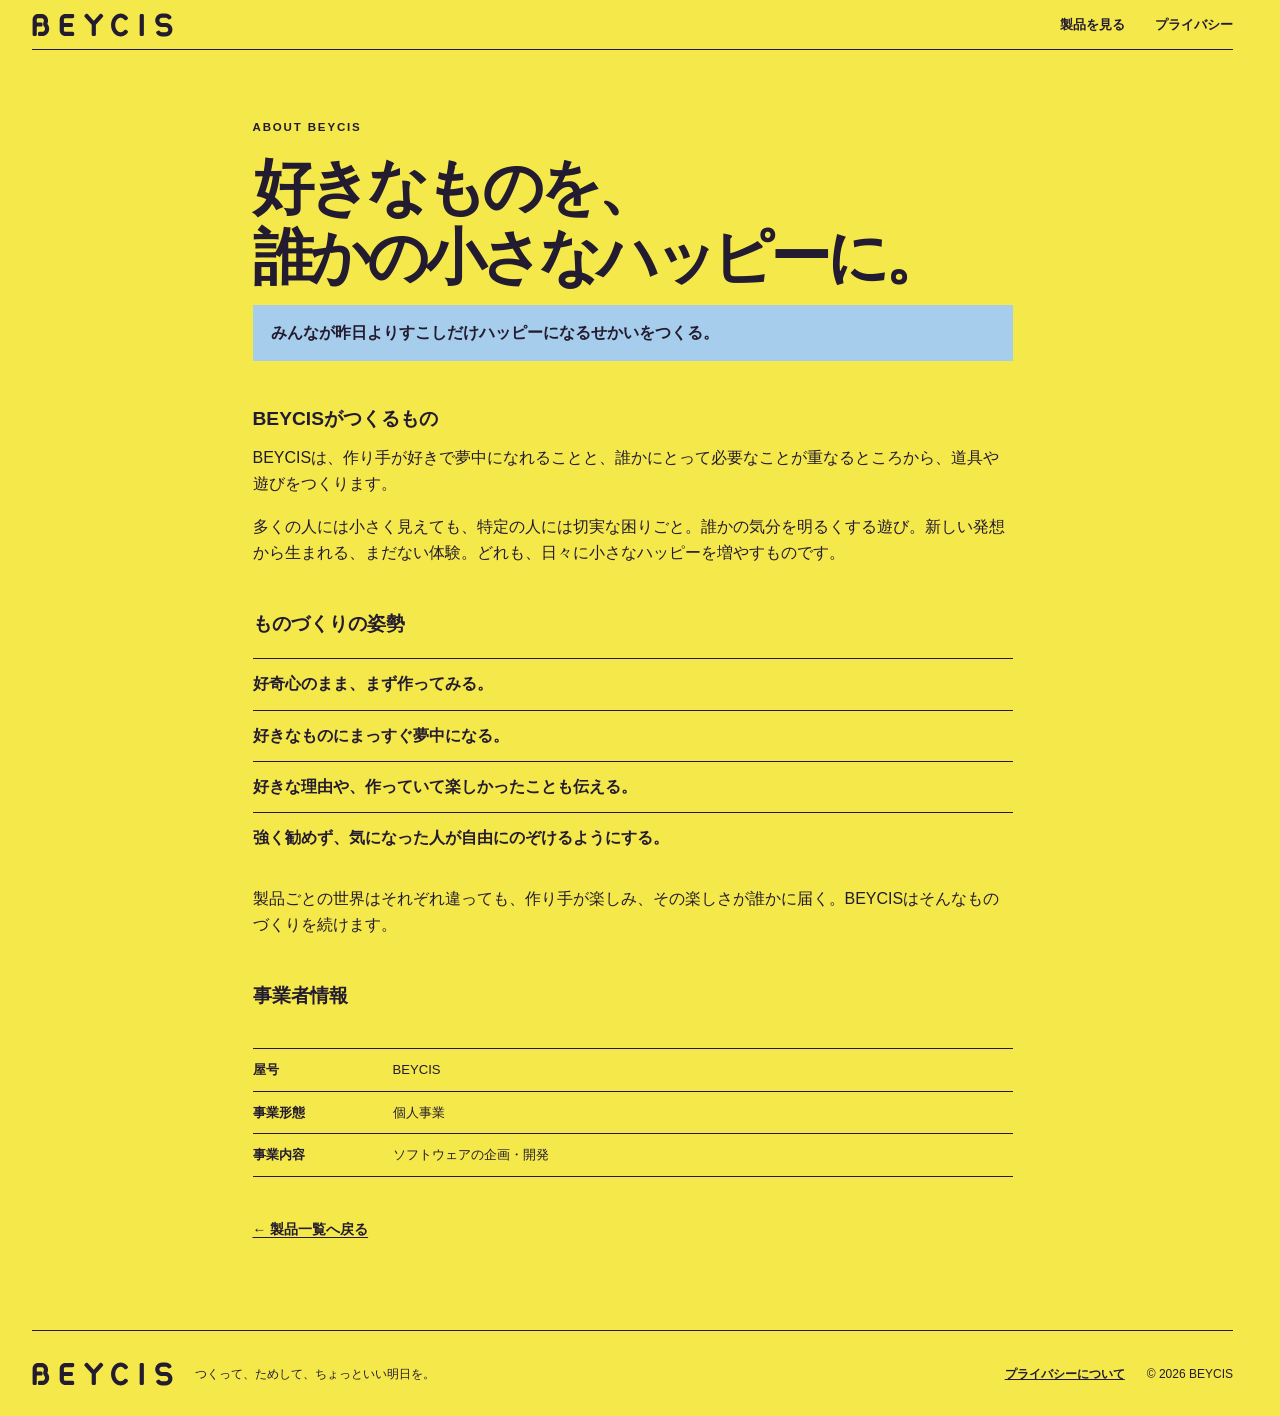
==== commit 2c171b12: "Add BEYCIS favicon and home screen icons" ====
--- a/about.html
+++ b/about.html
@@ -5,6 +5,12 @@
   <meta name="viewport" content="width=device-width, initial-scale=1">
   <meta name="description" content="BEYCISのビジョン、ものづくりの姿勢、事業者情報をご紹介します。">
   <meta name="theme-color" content="#f4e84b">
+  <link rel="icon" href="/favicon.ico" sizes="48x48">
+  <link rel="icon" type="image/png" sizes="32x32" href="/assets/brand/favicon-32.png">
+  <link rel="icon" type="image/png" sizes="16x16" href="/assets/brand/favicon-16.png">
+  <link rel="apple-touch-icon" href="/apple-touch-icon.png">
+  <link rel="manifest" href="/manifest.webmanifest">
+  <meta name="apple-mobile-web-app-title" content="BEYCIS">
   <title>BEYCISについて — 好きなものを、誰かの小さなハッピーに。</title>
   <link rel="stylesheet" href="assets/css/site.css?v=header-alignment-1">
 </head>
--- a/assets/css/site.css
+++ b/assets/css/site.css
@@ -2,9 +2,9 @@
   color-scheme: light;
   /* Provisional palette: the final brand colors are still open. */
   --field: #f4e84b;
-  --ink: #171714;
-  --muted: #4d4d45;
-  --rule: #171714;
+  --ink: #231b2f;
+  --muted: #4b4456;
+  --rule: #231b2f;
   --paper: #fffdf3;
   --blue: #a7cdec;
   --coral: #efaa9a;
@@ -33,6 +33,7 @@
 .site-nav a { font-size: .82rem; font-weight: 700; text-decoration: none; }
 .site-nav a:hover, .text-link:hover { text-decoration-thickness: 2px; text-underline-offset: 5px; }
 .eyebrow { margin: 0 0 18px; font-size: .72rem; font-weight: 800; letter-spacing: .16em; }
+.vision-wordmark { display: inline-block; width: auto; height: 10px; margin-right: .35em; vertical-align: -1px; }
 .text-link { display: inline-flex; align-items: center; gap: .28em; padding-bottom: 3px; border-bottom: 1px solid currentColor; font-size: .9rem; font-weight: 800; text-decoration: none; }
 .text-link:hover { border-bottom-width: 2px; }
 
@@ -232,7 +233,7 @@
 @media (max-width: 620px) {
   .site-header, main, .site-footer { width: min(calc(100% - 32px), var(--content)); }
   .legal-main { width: min(calc(100% - 32px), 760px); padding: 48px 0 64px; }
-  .wordmark img { height: 22px; }
+  .wordmark img { height: 16px; }
   .site-header { min-height: 40px; align-items: center; flex-direction: row; justify-content: space-between; gap: 8px; padding: 6px 0; }
   .site-nav { flex: 1 1 auto; min-width: 0; justify-content: flex-end; gap: 4px 8px; }
   .site-nav a { font-size: .64rem; }
